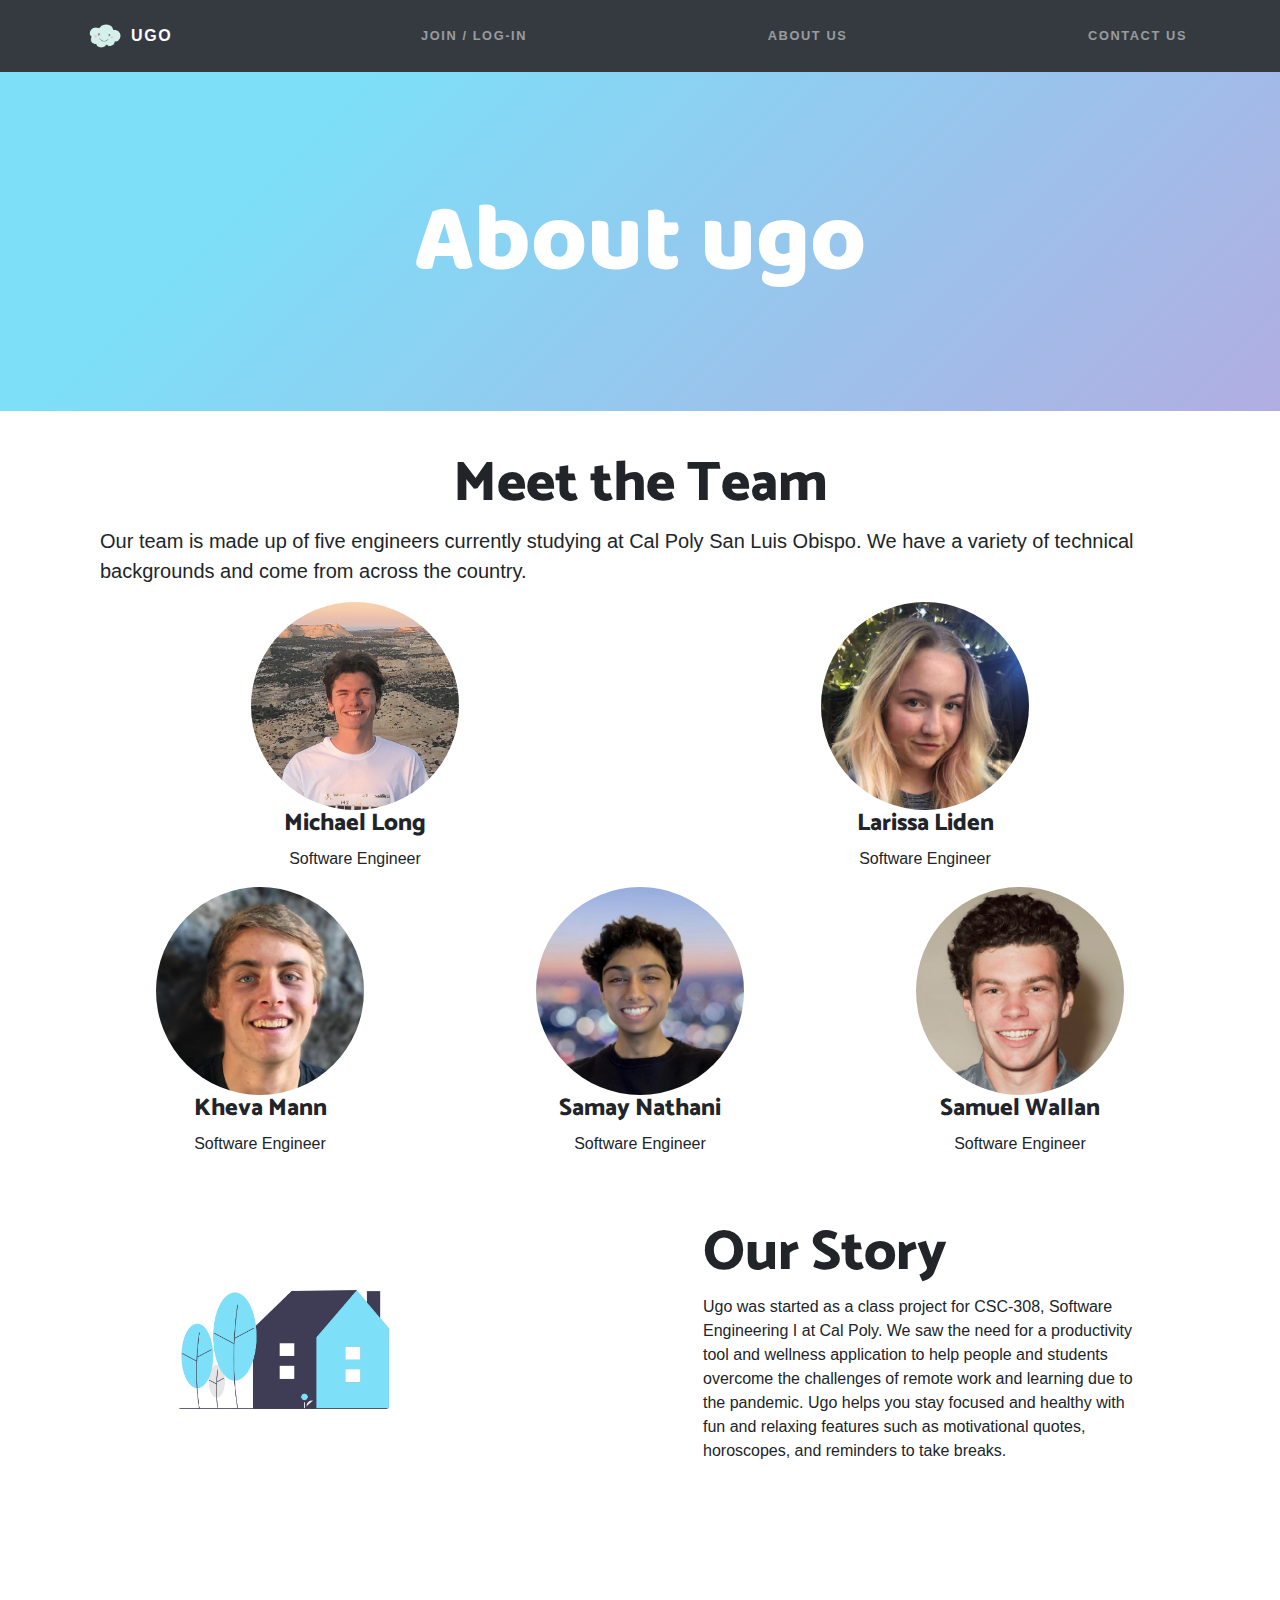
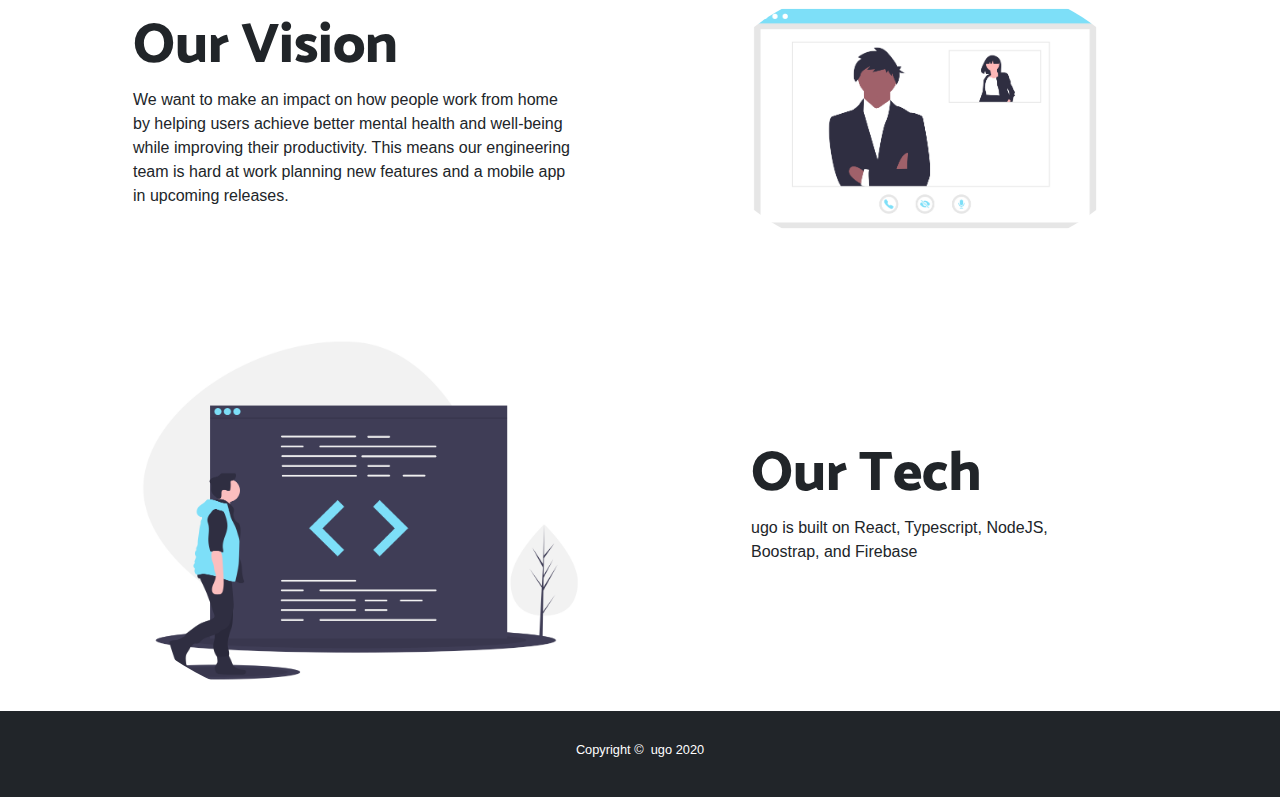
==== about-us.html @ 02de9d92 "Update to landing pages" ====
<!DOCTYPE html>
<html>

<head>
    <meta charset="utf-8">
    <meta name="viewport" content="width=device-width, initial-scale=1.0, shrink-to-fit=no">
    <title>Home - Brand</title>
    <link rel="stylesheet" href="assets/bootstrap/css/bootstrap.min.css">
    <link rel="stylesheet" href="https://fonts.googleapis.com/css?family=Catamaran:100,200,300,400,500,600,700,800,900">
    <link rel="stylesheet" href="https://fonts.googleapis.com/css?family=Lato:100,100i,300,300i,400,400i,700,700i,900,900i">
    <link rel="stylesheet" href="https://fonts.googleapis.com/css?family=Baloo+2:400,700,800">
    <link rel="stylesheet" href="assets/css/Contact-Form-Clean.css">
    <link rel="stylesheet" href="assets/css/Login-Form-Dark.css">
    <link rel="stylesheet" href="assets/css/untitled.css">
</head>

<body style="background: white;">
    <nav class="navbar navbar-dark navbar-expand-lg fixed-top bg-dark navbar-custom" style="padding: -15px;">
        <div class="container"><img src="assets/img/ugo%20cloud.png" style="width: 40px;"><a class="navbar-brand" href="index.html">&nbsp;Ugo</a><button data-toggle="collapse" data-target="#navbarResponsive-1" class="navbar-toggler"><span class="navbar-toggler-icon"></span></button>
            <div
                class="collapse navbar-collapse" id="navbarResponsive-2">
                <ul class="nav navbar-nav ml-auto">
                    <li class="nav-item"></li>
                    <li class="nav-item"><a class="nav-link" href="login.html">Join / Log-in</a></li>
                </ul>
        </div>
        <div class="collapse navbar-collapse" id="navbarResponsive">
            <ul class="nav navbar-nav ml-auto">
                <li class="nav-item"></li>
                <li class="nav-item"><a class="nav-link" href="about-us.html">aBOUT US</a></li>
            </ul>
        </div>
        <div class="collapse navbar-collapse" id="navbarResponsive-1">
            <ul class="nav navbar-nav ml-auto">
                <li class="nav-item"></li>
                <li class="nav-item"><a class="nav-link" href="contact.html">cONTACT us</a></li>
            </ul>
        </div>
        </div>
    </nav>
    <header class="masthead text-center text-white">
        <div class="masthead-content">
            <div class="container">
                <h1 class="masthead-heading mb-0" style="font-family: 'Baloo 2', cursive;">About ugo</h1>
            </div>
        </div>
    </header>
    <section style="padding-top: 40px;">
        <section style="padding-left: 100px;padding-right: 100px;">
            <h2 class="text-center display-4">Meet the Team</h2>
            <p style="font-size: 20px;text-align: left;">Our team is made up of five engineers currently studying at Cal Poly San Luis Obispo. We have a variety of technical backgrounds and come from across the country.</p>
        </section>
        <div class="container">
            <div class="row">
                <div class="col">
                    <div class="text-center"><img class="rounded-circle" src="assets/img/michael_long.png" style="height: 208px;">
                        <h4>Michael Long</h4>
                    </div>
                    <p class="text-center">Software Engineer</p>
                </div>
                <div class="col">
                    <div class="text-center"><img class="rounded-circle" src="assets/img/larissa_liden.jpg" style="height: 208px;">
                        <h4>Larissa Liden</h4>
                    </div>
                    <p class="text-center">Software Engineer</p>
                </div>
            </div>
            <div class="row">
                <div class="col">
                    <div class="text-center"><img class="rounded-circle" src="assets/img/kheva_mann.jpg" style="width: 208px;">
                        <h4>Kheva Mann</h4>
                    </div>
                    <p class="text-center">Software Engineer</p>
                </div>
                <div class="col">
                    <div class="text-center"><img class="rounded-circle" src="assets/img/samay_nathani.jpg" style="width: 208px;">
                        <h4>Samay Nathani</h4>
                    </div>
                    <p class="text-center">Software Engineer</p>
                </div>
                <div class="col">
                    <div class="text-center"><img class="rounded-circle" src="assets/img/samuel_wallan.png" style="height: 208px;">
                        <h4>Samuel Wallan</h4>
                    </div>
                    <p class="text-center">Software Engineer</p>
                </div>
            </div>
        </div>
    </section>
    <section>
        <div class="container">
            <div class="row align-items-center">
                <div class="col-lg-6 order-lg-1">
                    <div class="p-5"><img class="rounded-circle img-fluid" src="assets/img/undraw_at_home_octe.png" style="width: 301px;"></div>
                </div>
                <div class="col-lg-6 order-lg-2">
                    <div class="p-5">
                        <h2 class="display-4">Our Story</h2>
                        <p>Ugo was started as a class project for CSC-308, Software Engineering I at Cal Poly. We saw the need for a productivity tool and wellness application to help people and students overcome the challenges of remote work and learning
                            due to the pandemic. Ugo helps you stay focused and healthy with fun and relaxing features such as motivational quotes, horoscopes, and reminders to take breaks.&nbsp;</p>
                    </div>
                </div>
            </div>
        </div>
        <section>
            <div class="container">
                <div class="row align-items-center">
                    <div class="col-lg-6 order-lg-2">
                        <div class="p-5"><img class="rounded-circle img-fluid" src="assets/img/undraw_business_chat_ldig.png"></div>
                    </div>
                    <div class="col-lg-6 order-lg-1">
                        <div class="p-5">
                            <h2 class="display-4">Our Vision</h2>
                            <p>We want to make an impact on how people work from home by helping users achieve better mental health and well-being while improving their productivity. This means our engineering team is hard at work planning new features and
                                a mobile app in upcoming releases.</p>
                        </div>
                    </div>
                </div>
            </div>
        </section>
        <section>
            <div class="container">
                <div class="row align-items-center">
                    <div class="col"><img class="rounded-circle img-fluid" src="assets/img/undraw_code_review_l1q9%20(1).png"></div>
                    <div class="col-lg-6 order-lg-2">
                        <div class="p-5">
                            <div class="p-5">
                                <h2 class="display-4">Our Tech</h2>
                                <p>ugo is built on React, Typescript, NodeJS, Boostrap, and Firebase</p>
                            </div>
                        </div>
                    </div>
                </div>
            </div>
        </section>
    </section>
    <section></section>
    <footer style="background-color: rgb(33,37,41);height: 86px;">
        <div class="container" style="margin-top: 0px;padding: 29px;">
            <p class="text-center text-white m-0 small">Copyright&nbsp;©&nbsp; ugo 2020</p>
            <div class="collapse navbar-collapse" id="navbarResponsive-2">
                <ul class="nav nav-tabs ml-auto">
                    <li class="nav-item"></li>
                    <li class="nav-item"><a class="nav-link" href="#">wAITLIST</a></li>
                </ul>
            </div>
        </div>
    </footer>
    <script src="assets/js/jquery.min.js"></script>
    <script src="assets/bootstrap/js/bootstrap.min.js"></script>
    <script src="assets/js/smart-forms.min.js"></script>
</body>

</html>
---- assets/css/Contact-Form-Clean.css ----
.contact-clean {
  background: #f1f7fc;
  padding: 80px 0;
}

@media (max-width:767px) {
  .contact-clean {
    padding: 20px 0;
  }
}

.contact-clean form {
  max-width: 480px;
  width: 90%;
  margin: 0 auto;
  background-color: #ffffff;
  padding: 40px;
  border-radius: 4px;
  color: #505e6c;
  box-shadow: 1px 1px 5px rgba(0,0,0,0.1);
}

@media (max-width:767px) {
  .contact-clean form {
    padding: 30px;
  }
}

.contact-clean h2 {
  margin-top: 5px;
  font-weight: bold;
  font-size: 28px;
  margin-bottom: 36px;
  color: inherit;
}

.contact-clean .form-group:last-child {
  margin-bottom: 5px;
}

.contact-clean form .form-control {
  background: #fff;
  border-radius: 2px;
  box-shadow: 1px 1px 1px rgba(0,0,0,0.05);
  outline: none;
  color: inherit;
  padding-left: 12px;
  height: 42px;
}

.contact-clean form .form-control:focus {
  border: 1px solid #b2b2b2;
}

.contact-clean form textarea.form-control {
  min-height: 100px;
  max-height: 260px;
  padding-top: 10px;
  resize: vertical;
}

.contact-clean form .btn {
  padding: 16px 32px;
  border: none;
  background: none;
  box-shadow: none;
  text-shadow: none;
  opacity: 0.9;
  text-transform: uppercase;
  font-weight: bold;
  font-size: 13px;
  letter-spacing: 0.4px;
  line-height: 1;
  outline: none !important;
}

.contact-clean form .btn:hover {
  opacity: 1;
}

.contact-clean form .btn:active {
  transform: translateY(1px);
}

.contact-clean form .btn-primary {
  background-color: #ff7b00cf !important;
  margin-top: 15px;
  color: #fff;
}
---- assets/css/Login-Form-Dark.css ----
.login-dark {
  height: 1000px;
  background: linear-gradient(315deg, #b1ade2 0%, #7ddff8 74%);
  background-size: cover;
  position: relative;
}

.login-dark form {
  max-width: 320px;
  width: 90%;
  background-color: #1e2833;
  padding: 40px;
  border-radius: 4px;
  transform: translate(-50%, -50%);
  position: absolute;
  top: 50%;
  left: 50%;
  color: #fff;
  box-shadow: 3px 3px 4px rgba(0,0,0,0.2);
}

.login-dark .illustration {
  text-align: center;
  padding: 15px 0 20px;
  font-size: 100px;
  color: #2980ef;
}

.login-dark form .form-control {
  background: none;
  border: none;
  border-bottom: 1px solid #434a52;
  border-radius: 0;
  box-shadow: none;
  outline: none;
  color: inherit;
}

.login-dark form .btn-primary {
  background: #214a80;
  border: none;
  border-radius: 4px;
  padding: 11px;
  box-shadow: none;
  margin-top: 26px;
  text-shadow: none;
  outline: none;
}

.login-dark form .btn-primary:hover, .login-dark form .btn-primary:active {
  background: #214a80;
  outline: none;
}

.login-dark form .forgot {
  display: block;
  text-align: center;
  font-size: 12px;
  color: #6f7a85;
  opacity: 0.9;
  text-decoration: none;
}

.login-dark form .forgot:hover, .login-dark form .forgot:active {
  opacity: 1;
  text-decoration: none;
}

.login-dark form .btn-primary:active {
  transform: translateY(1px);
}
---- assets/css/untitled.css ----
header.masthead {
  position: relative;
  overflow: hidden;
  padding-top: calc(7rem + 72px);
  padding-bottom: 7rem;
  background: background-color: #b1ade2; background-image: linear-gradient(315deg, #b1ade2 0%, #7ddff8 74%);
  background-color: #b1ade2;
  background-image: linear-gradient(315deg, #b1ade2 0%, #7ddff8 74%);
  background-position: 50%;
  background-attachment: scroll;
  background-size: cover;
}

body {
  margin: 0;
  font-family: -apple-system,BlinkMacSystemFont,Segoe UI,Roboto,Helvetica Neue,Arial,Noto Sans,sans-serif;
  font-size: 1rem;
  font-weight: 400;
  line-height: 1.5;
  color: #212529;
  text-align: left;
  background-color: #fff;
}

.btn-primary:not(:disabled):not(.disabled).active, .btn-primary:not(:disabled):not(.disabled):active, .show > .btn-primary.dropdown-toggle {
  color: #fff;
  background-color: #46b844;
  border-color: #46b844!important;
}

.btn-primary:not(:disabled):not(.disabled).active:focus, .btn-primary:not(:disabled):not(.disabled):active:focus, .show > .btn-primary.dropdown-toggle:focus {
  box-shadow: 0 0 0 .2rem #46b844;
}

.btn-primary:active, .btn-primary:focus, .btn-primary:hover {
  background-color: #3da03b!important;
  border-color: #3da03b!important;
}

.btn-primary.focus, .btn-primary:focus, .btn-primary:hover {
  color: #fff;
  background-color: #46b844;
  border-color: #46b844!important;
}

a:hover {
  color: #46b844;
  text-decoration: underline;
}

.btn-primary {
  background-color: #ff7b00cf;
  border-color: #ff7b00cf;
}

.contact-clean form .btn-primary {
  background-color: #46b844!important;
  margin-top: 15px;
  color: #fff;
}
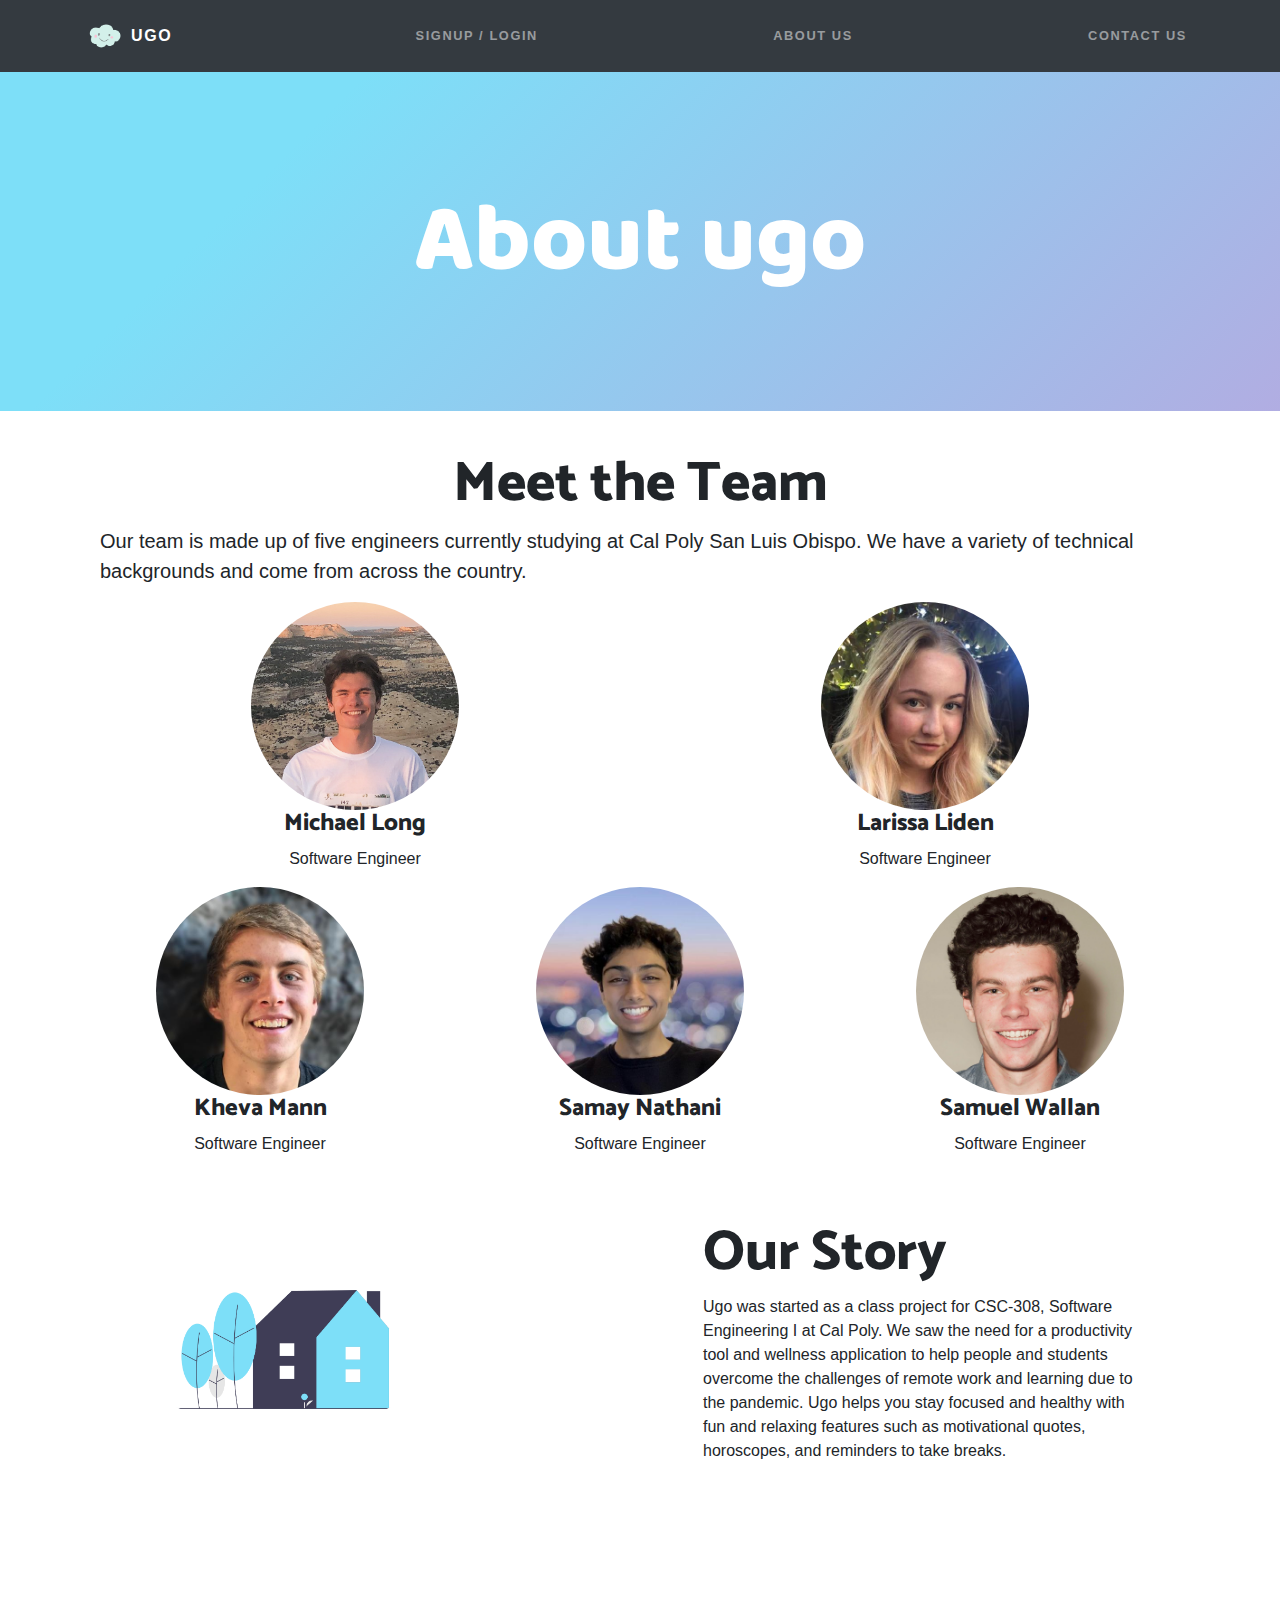
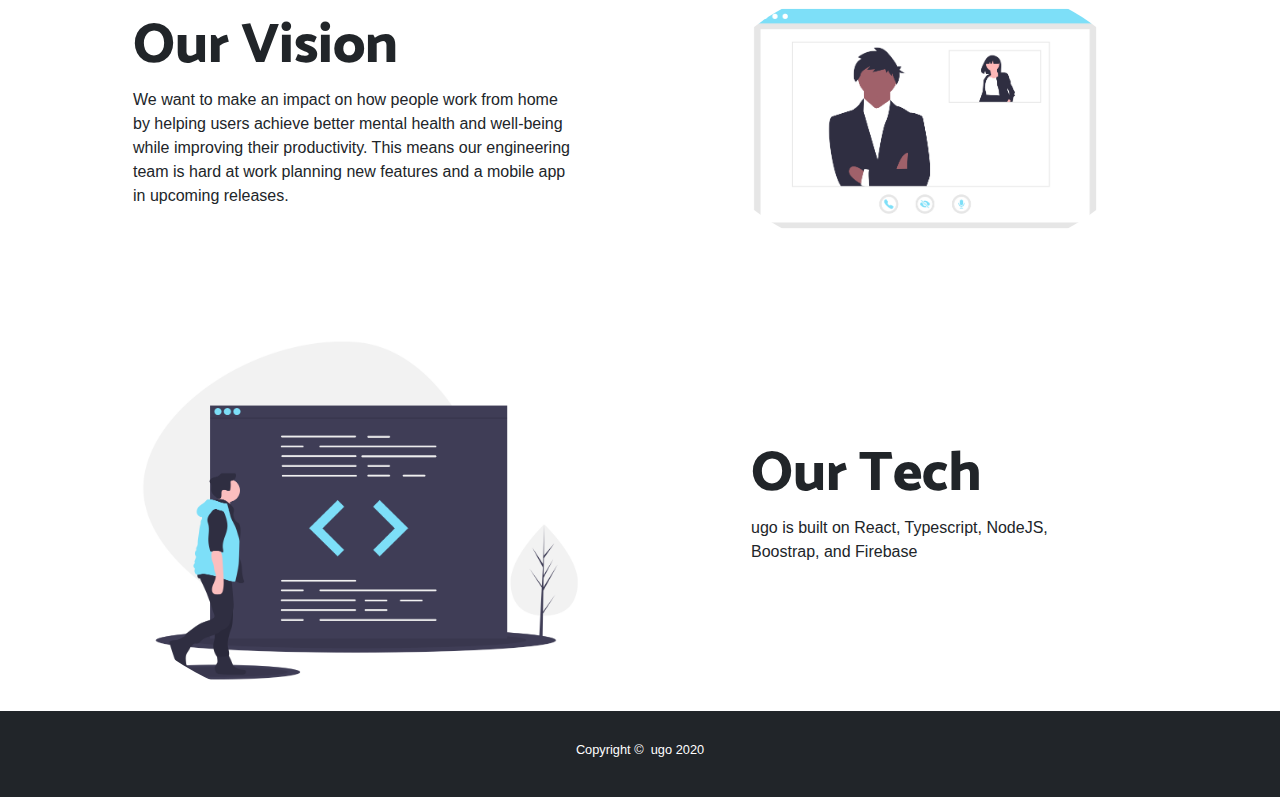
==== commit 54b1ef06: "Update to landing pages" ====
--- a/about-us.html
+++ b/about-us.html
@@ -12,6 +12,7 @@
     <link rel="stylesheet" href="assets/css/Contact-Form-Clean.css">
     <link rel="stylesheet" href="assets/css/Login-Form-Dark.css">
     <link rel="stylesheet" href="assets/css/untitled.css">
+<title>ugo</title>
 </head>
 
 <body style="background: white;">
@@ -21,7 +22,7 @@
                 class="collapse navbar-collapse" id="navbarResponsive-2">
                 <ul class="nav navbar-nav ml-auto">
                     <li class="nav-item"></li>
-                    <li class="nav-item"><a class="nav-link" href="login.html">Join / Log-in</a></li>
+                    <li class="nav-item"><a class="nav-link" href="login.html">signup / Login</a></li>
                 </ul>
         </div>
         <div class="collapse navbar-collapse" id="navbarResponsive">
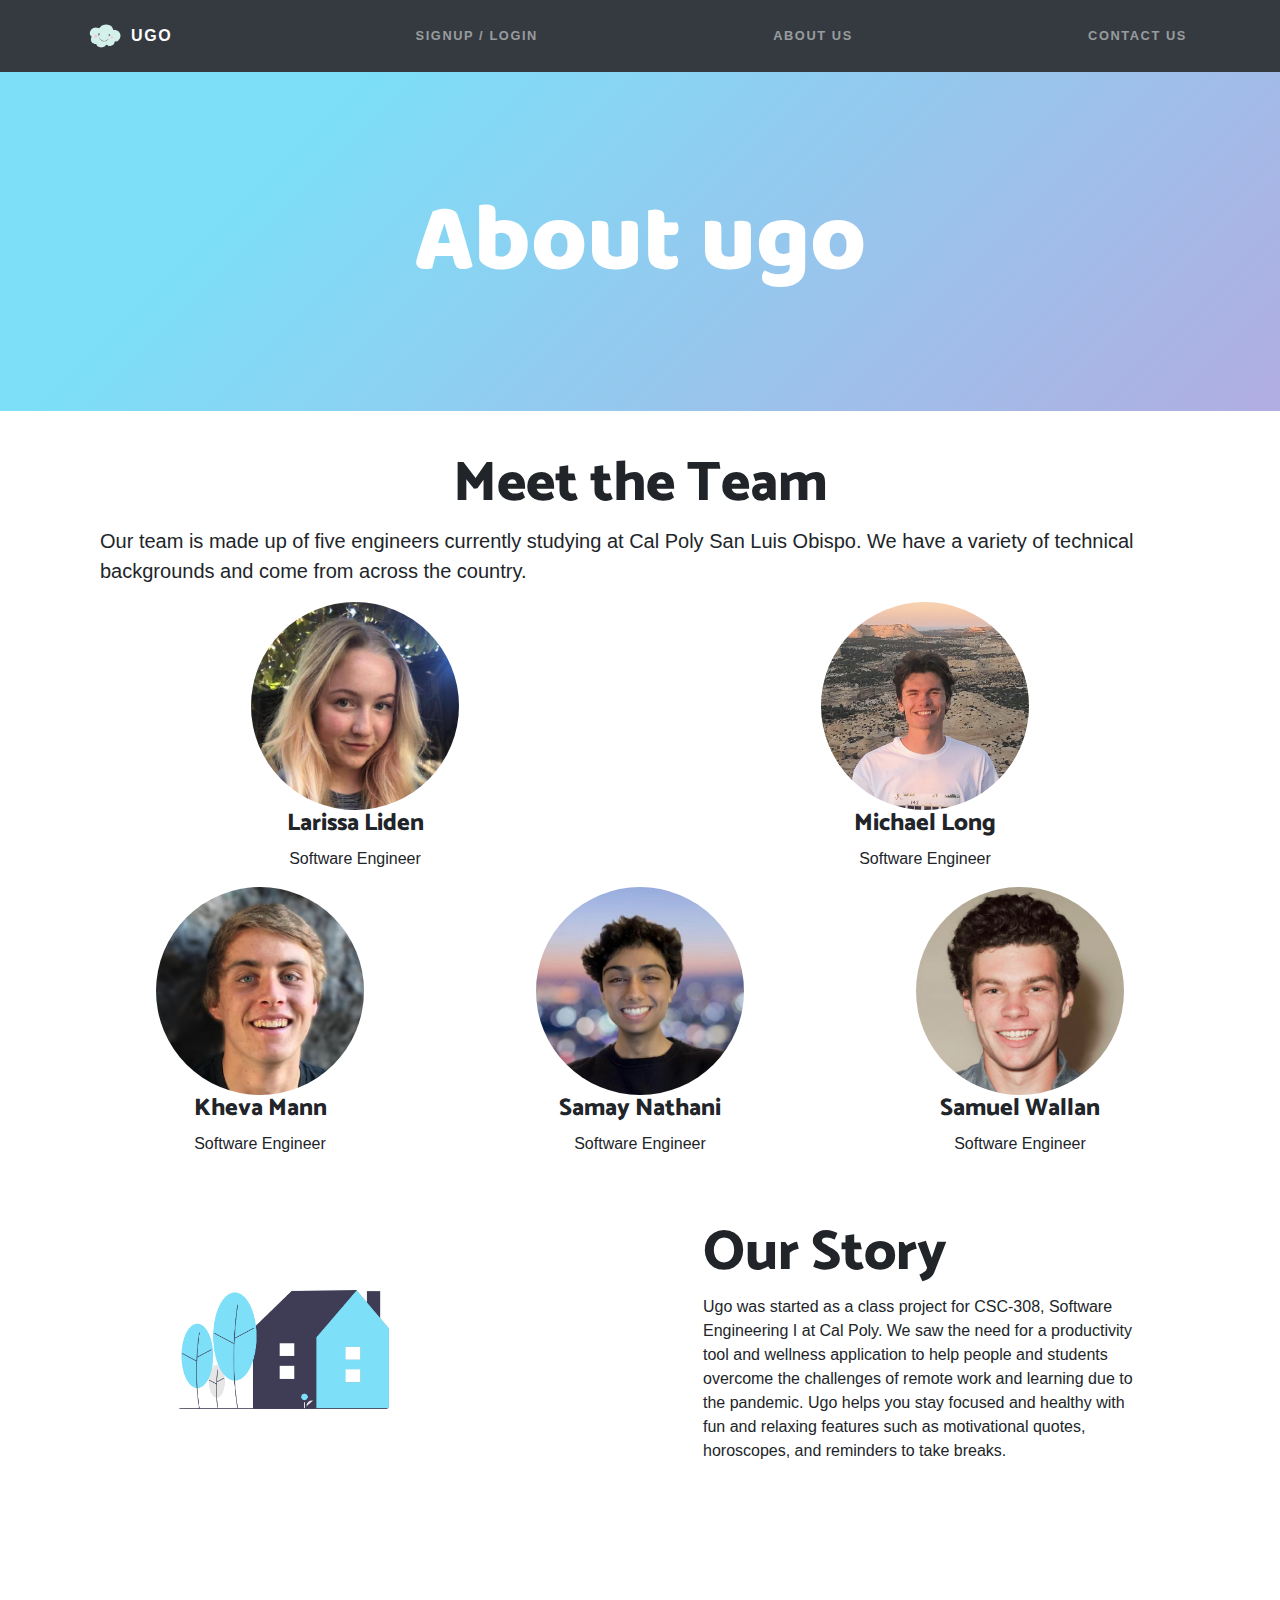
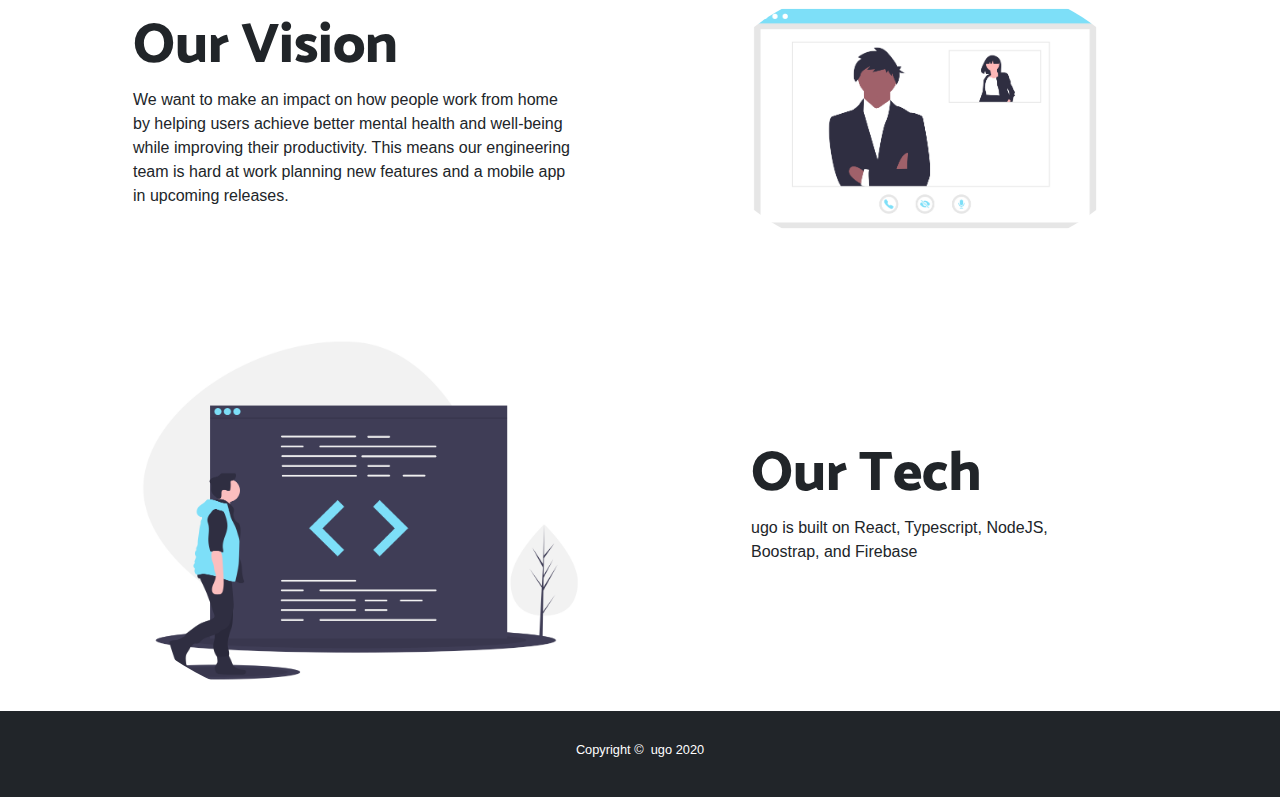
==== commit 6be74a37: "minor font UI update" ====
--- a/about-us.html
+++ b/about-us.html
@@ -54,14 +54,14 @@
         <div class="container">
             <div class="row">
                 <div class="col">
-                    <div class="text-center"><img class="rounded-circle" src="assets/img/michael_long.png" style="height: 208px;">
-                        <h4>Michael Long</h4>
+                    <div class="text-center"><img class="rounded-circle" src="assets/img/larissa_liden.jpg" style="height: 208px;">
+                        <h4>Larissa Liden</h4>
                     </div>
                     <p class="text-center">Software Engineer</p>
                 </div>
                 <div class="col">
-                    <div class="text-center"><img class="rounded-circle" src="assets/img/larissa_liden.jpg" style="height: 208px;">
-                        <h4>Larissa Liden</h4>
+                    <div class="text-center"><img class="rounded-circle" src="assets/img/michael_long.png" style="height: 208px;">
+                        <h4>Michael Long</h4>
                     </div>
                     <p class="text-center">Software Engineer</p>
                 </div>
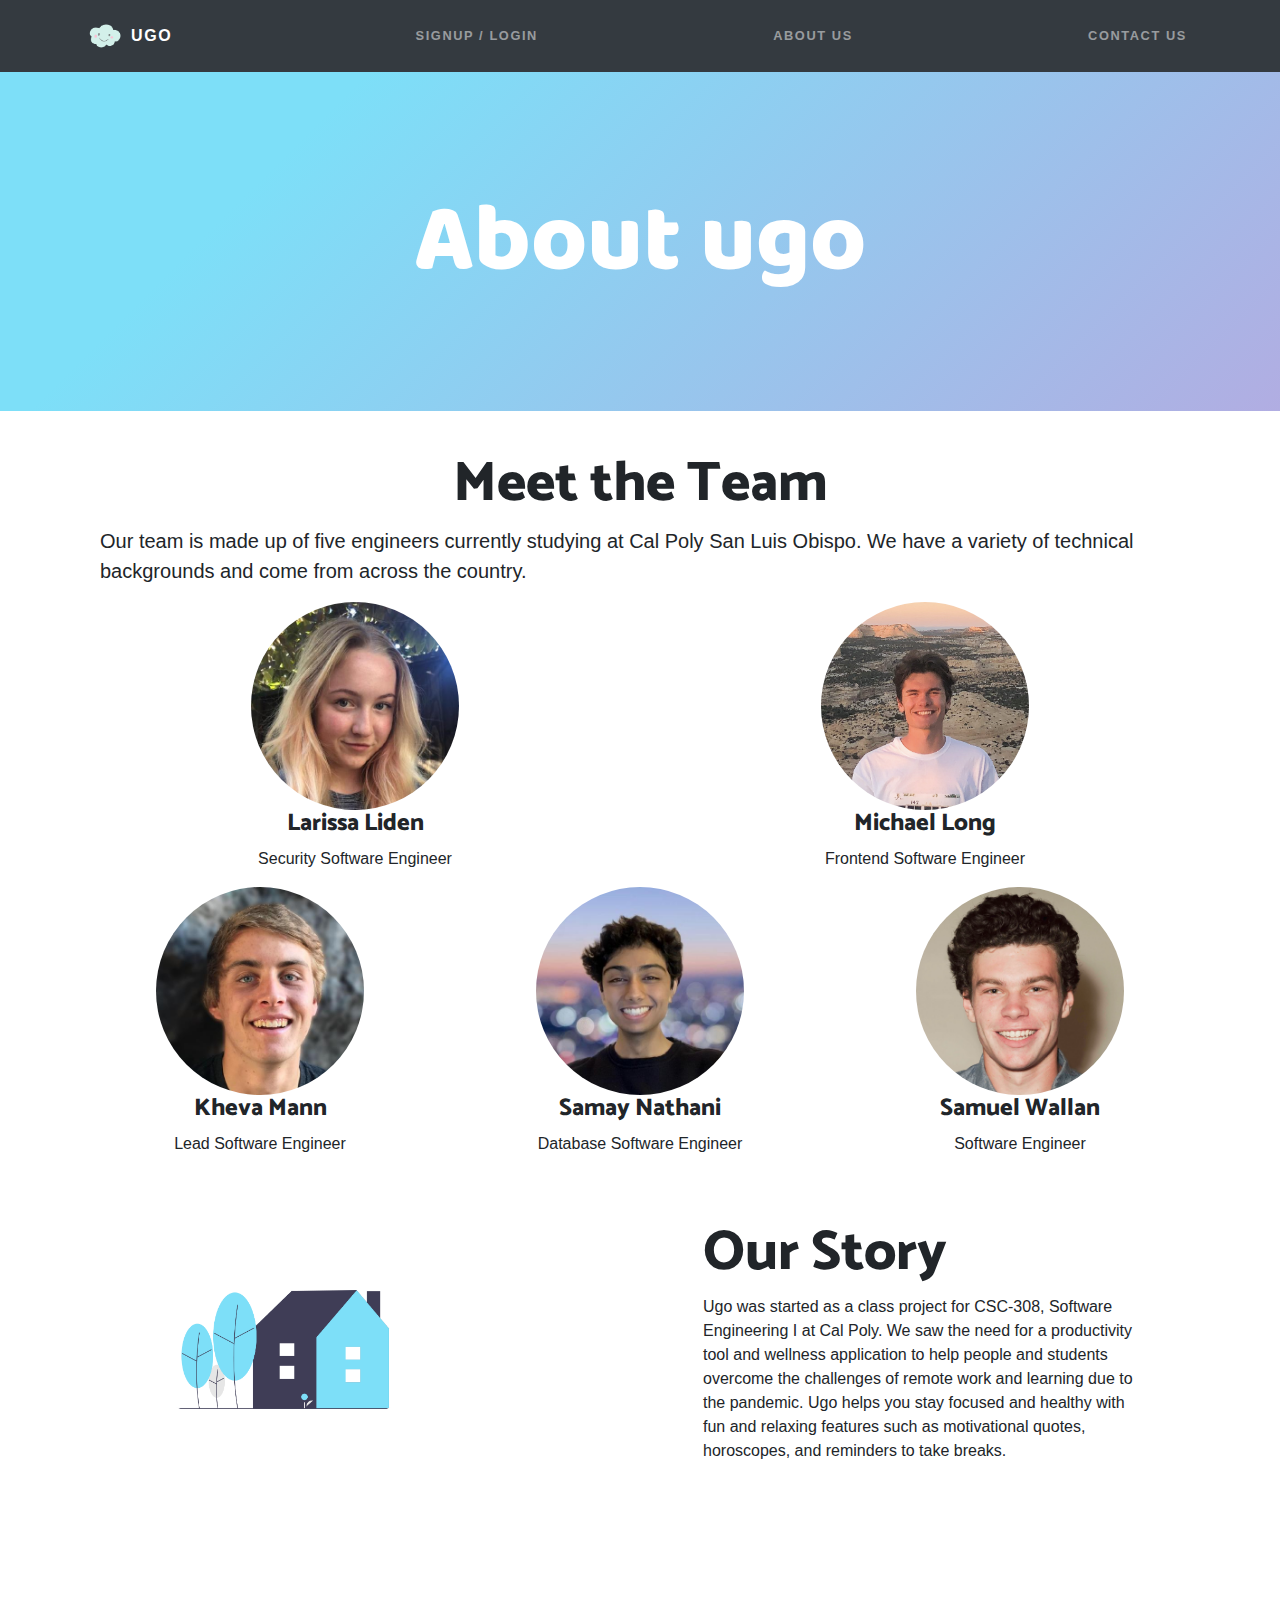
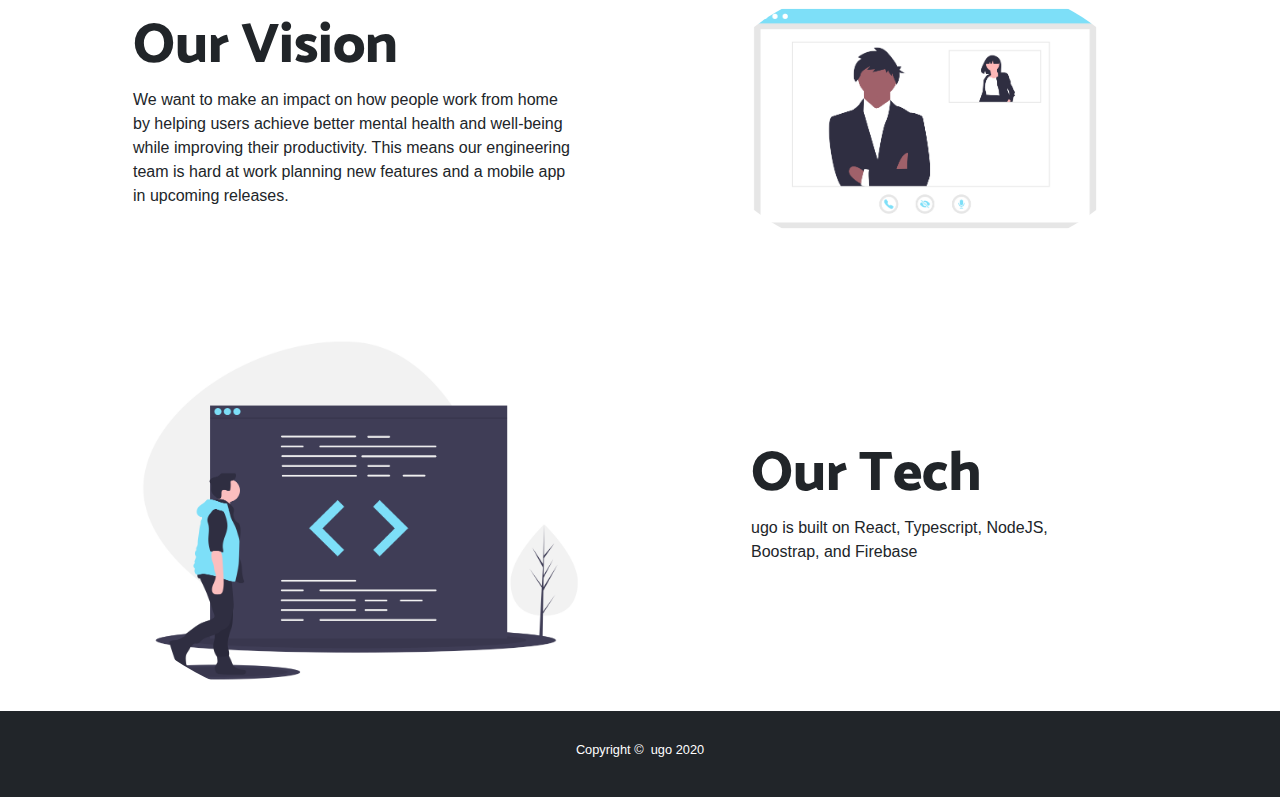
==== commit 826694d9: "minor UI update" ====
--- a/about-us.html
+++ b/about-us.html
@@ -57,13 +57,13 @@
                     <div class="text-center"><img class="rounded-circle" src="assets/img/larissa_liden.jpg" style="height: 208px;">
                         <h4>Larissa Liden</h4>
                     </div>
-                    <p class="text-center">Software Engineer</p>
+                    <p class="text-center">Security Software Engineer</p>
                 </div>
                 <div class="col">
                     <div class="text-center"><img class="rounded-circle" src="assets/img/michael_long.png" style="height: 208px;">
                         <h4>Michael Long</h4>
                     </div>
-                    <p class="text-center">Software Engineer</p>
+                    <p class="text-center">Frontend Software Engineer</p>
                 </div>
             </div>
             <div class="row">
@@ -71,13 +71,13 @@
                     <div class="text-center"><img class="rounded-circle" src="assets/img/kheva_mann.jpg" style="width: 208px;">
                         <h4>Kheva Mann</h4>
                     </div>
-                    <p class="text-center">Software Engineer</p>
+                    <p class="text-center">Lead Software Engineer</p>
                 </div>
                 <div class="col">
                     <div class="text-center"><img class="rounded-circle" src="assets/img/samay_nathani.jpg" style="width: 208px;">
                         <h4>Samay Nathani</h4>
                     </div>
-                    <p class="text-center">Software Engineer</p>
+                    <p class="text-center">Database Software Engineer</p>
                 </div>
                 <div class="col">
                     <div class="text-center"><img class="rounded-circle" src="assets/img/samuel_wallan.png" style="height: 208px;">
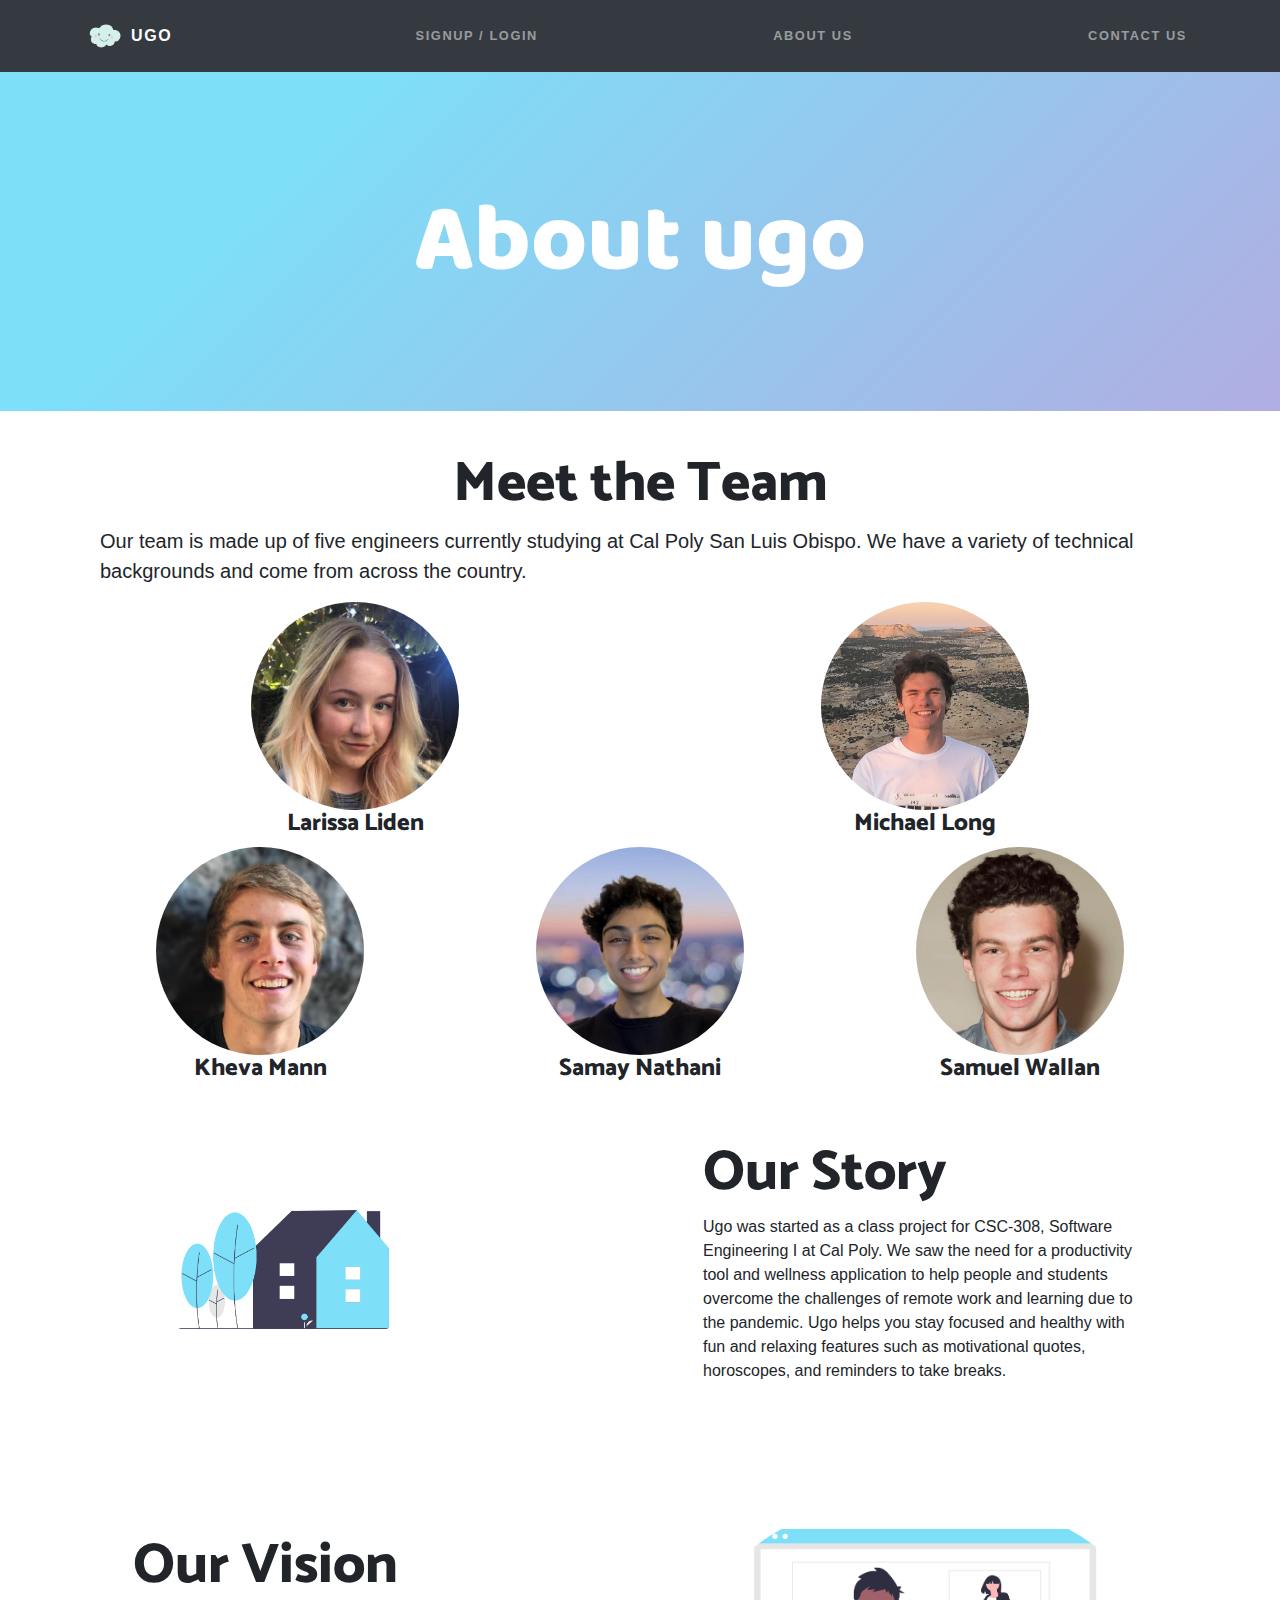
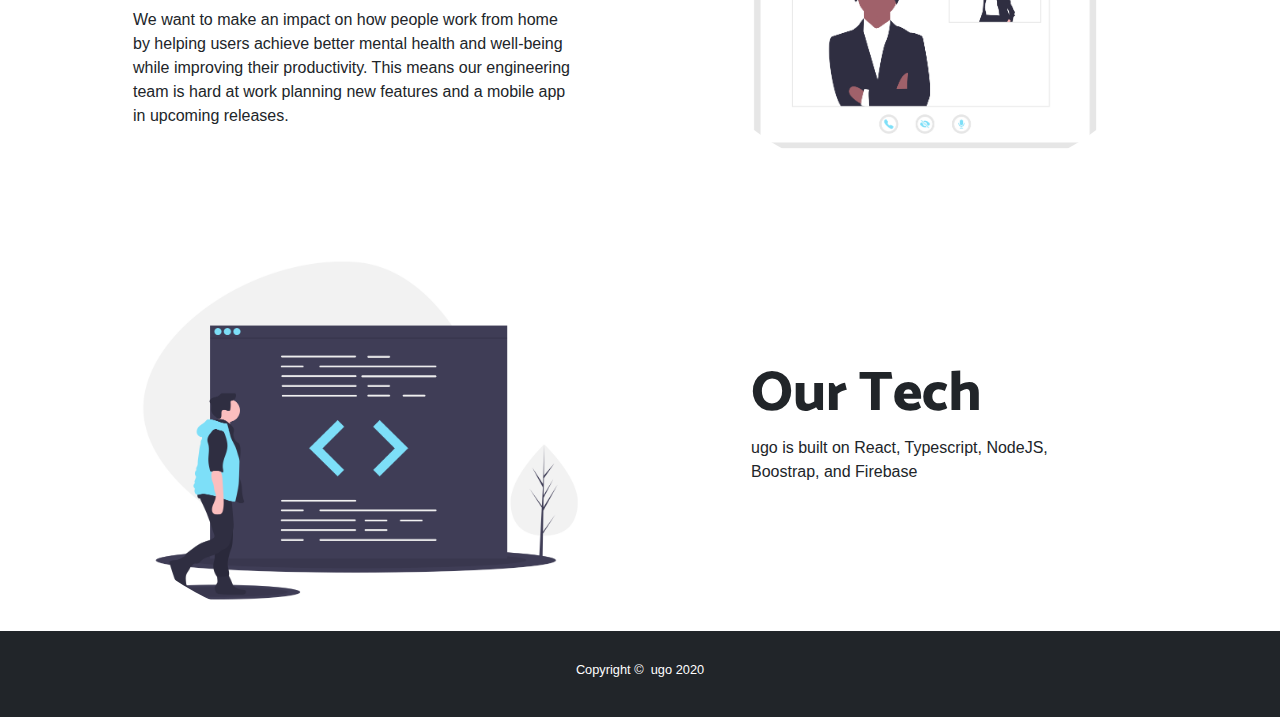
==== commit 95720e62: "a" ====
--- a/about-us.html
+++ b/about-us.html
@@ -18,25 +18,24 @@
 <body style="background: white;">
     <nav class="navbar navbar-dark navbar-expand-lg fixed-top bg-dark navbar-custom" style="padding: -15px;">
         <div class="container"><img src="assets/img/ugo%20cloud.png" style="width: 40px;"><a class="navbar-brand" href="index.html">&nbsp;Ugo</a><button data-toggle="collapse" data-target="#navbarResponsive-1" class="navbar-toggler"><span class="navbar-toggler-icon"></span></button>
-            <div
-                class="collapse navbar-collapse" id="navbarResponsive-2">
-                <ul class="nav navbar-nav ml-auto">
+            <div class="collapse navbar-collapse" id="navbarResponsive-2">
+                <ul class="navbar-nav ml-auto">
                     <li class="nav-item"></li>
                     <li class="nav-item"><a class="nav-link" href="login.html">signup / Login</a></li>
                 </ul>
-        </div>
-        <div class="collapse navbar-collapse" id="navbarResponsive">
-            <ul class="nav navbar-nav ml-auto">
-                <li class="nav-item"></li>
-                <li class="nav-item"><a class="nav-link" href="about-us.html">aBOUT US</a></li>
-            </ul>
-        </div>
-        <div class="collapse navbar-collapse" id="navbarResponsive-1">
-            <ul class="nav navbar-nav ml-auto">
-                <li class="nav-item"></li>
-                <li class="nav-item"><a class="nav-link" href="contact.html">cONTACT us</a></li>
-            </ul>
-        </div>
+            </div>
+            <div class="collapse navbar-collapse" id="navbarResponsive">
+                <ul class="navbar-nav ml-auto">
+                    <li class="nav-item"></li>
+                    <li class="nav-item"><a class="nav-link" href="about-us.html">aBOUT US</a></li>
+                </ul>
+            </div>
+            <div class="collapse navbar-collapse" id="navbarResponsive-1">
+                <ul class="navbar-nav ml-auto">
+                    <li class="nav-item"></li>
+                    <li class="nav-item"><a class="nav-link" href="contact.html">cONTACT us</a></li>
+                </ul>
+            </div>
         </div>
     </nav>
     <header class="masthead text-center text-white">
@@ -57,13 +56,11 @@
                     <div class="text-center"><img class="rounded-circle" src="assets/img/larissa_liden.jpg" style="height: 208px;">
                         <h4>Larissa Liden</h4>
                     </div>
-                    <p class="text-center">Security Software Engineer</p>
                 </div>
                 <div class="col">
                     <div class="text-center"><img class="rounded-circle" src="assets/img/michael_long.png" style="height: 208px;">
                         <h4>Michael Long</h4>
                     </div>
-                    <p class="text-center">Frontend Software Engineer</p>
                 </div>
             </div>
             <div class="row">
@@ -71,19 +68,16 @@
                     <div class="text-center"><img class="rounded-circle" src="assets/img/kheva_mann.jpg" style="width: 208px;">
                         <h4>Kheva Mann</h4>
                     </div>
-                    <p class="text-center">Lead Software Engineer</p>
                 </div>
                 <div class="col">
                     <div class="text-center"><img class="rounded-circle" src="assets/img/samay_nathani.jpg" style="width: 208px;">
                         <h4>Samay Nathani</h4>
                     </div>
-                    <p class="text-center">Database Software Engineer</p>
                 </div>
                 <div class="col">
                     <div class="text-center"><img class="rounded-circle" src="assets/img/samuel_wallan.png" style="height: 208px;">
                         <h4>Samuel Wallan</h4>
                     </div>
-                    <p class="text-center">Software Engineer</p>
                 </div>
             </div>
         </div>
@@ -97,8 +91,7 @@
                 <div class="col-lg-6 order-lg-2">
                     <div class="p-5">
                         <h2 class="display-4">Our Story</h2>
-                        <p>Ugo was started as a class project for CSC-308, Software Engineering I at Cal Poly. We saw the need for a productivity tool and wellness application to help people and students overcome the challenges of remote work and learning
-                            due to the pandemic. Ugo helps you stay focused and healthy with fun and relaxing features such as motivational quotes, horoscopes, and reminders to take breaks.&nbsp;</p>
+                        <p>Ugo was started as a class project for CSC-308, Software Engineering I at Cal Poly. We saw the need for a productivity tool and wellness application to help people and students overcome the challenges of remote work and learning due to the pandemic. Ugo helps you stay focused and healthy with fun and relaxing features such as motivational quotes, horoscopes, and reminders to take breaks.&nbsp;</p>
                     </div>
                 </div>
             </div>
@@ -112,8 +105,7 @@
                     <div class="col-lg-6 order-lg-1">
                         <div class="p-5">
                             <h2 class="display-4">Our Vision</h2>
-                            <p>We want to make an impact on how people work from home by helping users achieve better mental health and well-being while improving their productivity. This means our engineering team is hard at work planning new features and
-                                a mobile app in upcoming releases.</p>
+                            <p>We want to make an impact on how people work from home by helping users achieve better mental health and well-being while improving their productivity. This means our engineering team is hard at work planning new features and a mobile app in upcoming releases.</p>
                         </div>
                     </div>
                 </div>
